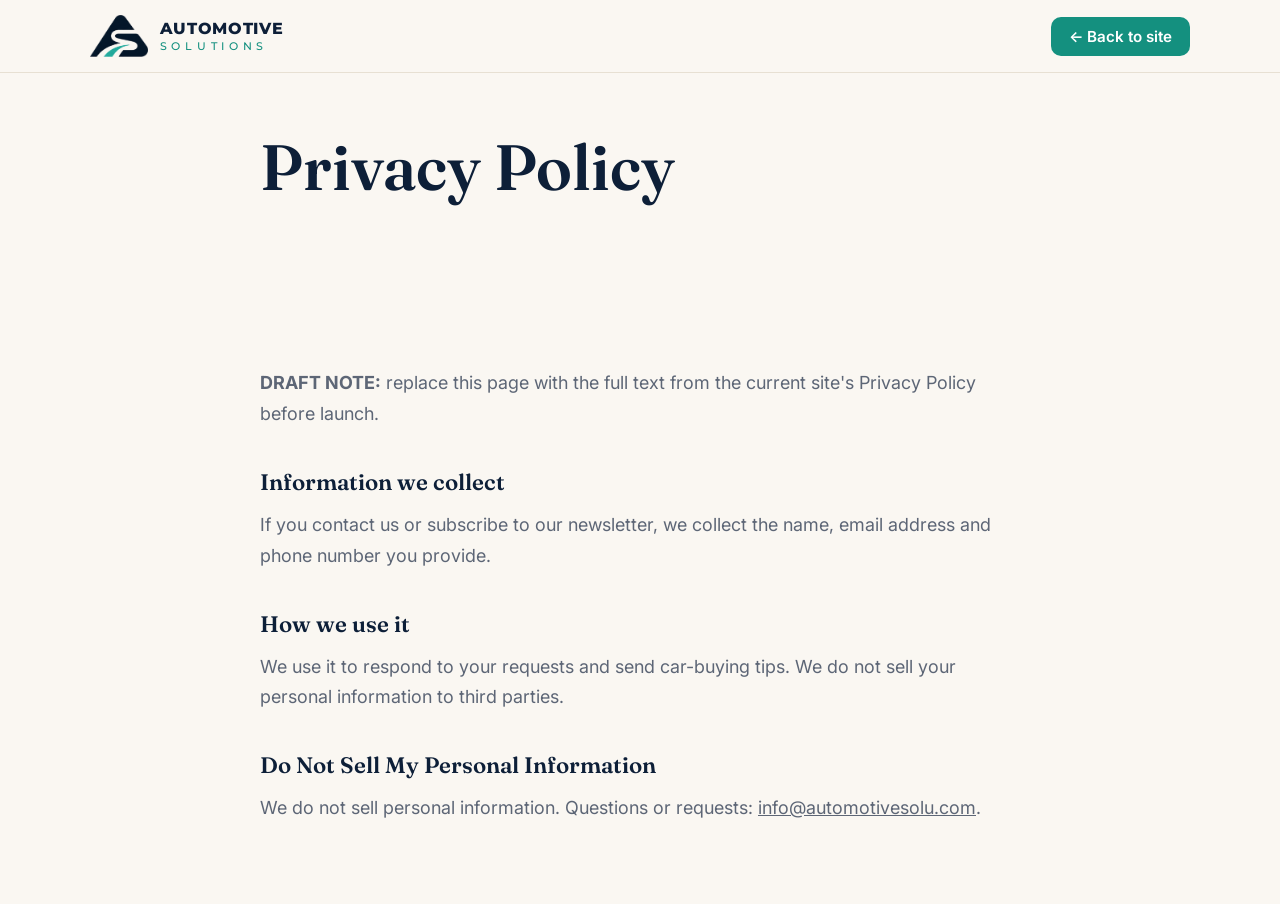
==== privacy.html @ 4d30e6ed "Automotive Solutions website redesign (draft preview) Co-Authored-By: Claude Sonnet 5.5 <noreply@ant" ====
<!doctype html>
<html lang="en">
<head>
<meta charset="utf-8">
<meta name="viewport" content="width=device-width, initial-scale=1">
<title>Privacy Policy | Automotive Solutions</title>
<meta name="robots" content="noindex, nofollow">
<link rel="icon" href="assets/favicon.png" type="image/png">
<link href="https://fonts.googleapis.com/css2?family=Inter:wght@400;500;600;700&family=Montserrat:wght@500;800&family=Fraunces:opsz,wght@9..144,500;9..144,600;9..144,700&display=swap" rel="stylesheet">
<link rel="stylesheet" href="styles.css">
<style>.doc{padding:130px 0 80px;max-width:760px}.doc h2{font-size:1.4rem;margin-top:1.8em}.doc p{margin-top:.8em;color:var(--muted)}</style>
</head>
<body>
<header class="nav solid"><div class="wrap nav-inner">
  <a href="index.html" class="brand"><img src="assets/logo-mark.png" alt="" width="58" height="42"><span class="bt"><i>Automotive</i><b>Solutions</b></span></a>
  <a class="btn btn-sm" href="index.html">← Back to site</a>
</div></header>
<main class="wrap doc">
  <h1>Privacy Policy</h1>
  <p><b>DRAFT NOTE:</b> replace this page with the full text from the current site's Privacy Policy before launch.</p>
  <h2>Information we collect</h2>
  <p>If you contact us or subscribe to our newsletter, we collect the name, email address and phone number you provide.</p>
  <h2>How we use it</h2>
  <p>We use it to respond to your requests and send car-buying tips. We do not sell your personal information to third parties.</p>
  <h2 id="do-not-sell">Do Not Sell My Personal Information</h2>
  <p>We do not sell personal information. Questions or requests: <a href="mailto:info@automotivesolu.com">info@automotivesolu.com</a>.</p>
</main>
</body>
</html>
---- styles.css ----
:root{
  --navy:#0d1f38; --navy2:#17304f; --gold:#14907f; --gold-l:#2fbfa8;
  --cream:#faf7f2; --paper:#fff; --text:#26303f; --muted:#5d6676; --line:#e7e0d3;
  --r:14px; --shadow:0 8px 30px rgba(20,35,59,.08);
}
*{box-sizing:border-box;margin:0}
html{scroll-behavior:smooth;scroll-padding-top:80px}
body{font:18px/1.7 Inter,system-ui,sans-serif;color:var(--text);background:var(--cream);overflow-x:hidden;-webkit-font-smoothing:antialiased}
h1,h2,h3{font-family:Fraunces,Georgia,serif;color:var(--navy);line-height:1.15;font-weight:600}
h1{font-size:clamp(2.4rem,5.4vw,4rem)}
.typed{color:var(--navy)}
.cursor{color:var(--gold);font-weight:300;animation:blink 1s steps(2) infinite}
@keyframes blink{50%{opacity:0}}
h1{min-height:3.5em}
h1 em{color:var(--gold);font-style:italic}
h2{font-size:clamp(1.9rem,3.6vw,2.6rem);margin-bottom:.5em}
h3{font-size:1.3rem;margin-bottom:.4em}
a{color:inherit}
.wrap{width:min(1100px,100% - 40px);margin-inline:auto}
.section{padding:clamp(60px,9vw,104px) 0}
.alt{background:var(--paper)} .dark{background:var(--navy);color:#e6ebf4}
.dark h2,.dark h3{color:#fff}
.muted{color:var(--muted)} .small{font-size:.9rem} .fine{font-size:.82rem;color:var(--muted);margin-top:.8em}
.center{text-align:center}
.eyebrow{font-size:.82rem;font-weight:600;letter-spacing:.12em;text-transform:uppercase;color:var(--gold);margin-bottom:.8em}
.lead{font-size:1.2rem;color:var(--muted);max-width:52ch}
.progress{display:none}

/* nav */
.nav{position:fixed;inset:0 0 auto 0;z-index:50;background:rgba(250,247,242,.94);backdrop-filter:blur(10px);box-shadow:0 1px 0 var(--line)}
.nav-inner{display:flex;align-items:center;justify-content:space-between;height:72px}
.brand{display:flex;align-items:center;gap:10px;text-decoration:none;color:var(--navy);font:600 1.2rem Fraunces,serif}
.brand b{font-weight:700;color:var(--gold)}
.links{display:flex;align-items:center;gap:26px}
.links a{text-decoration:none;font-size:1rem;font-weight:500;color:var(--navy)}
.links a:hover{color:var(--gold)}
.burger{display:none;background:none;border:0;width:46px;height:46px;position:relative;cursor:pointer}
.burger span{position:absolute;left:10px;right:10px;height:2px;background:var(--navy);transition:.3s}
.burger span:first-child{top:18px}.burger span:last-child{top:26px}
.burger[aria-expanded=true] span:first-child{top:22px;transform:rotate(45deg)}
.burger[aria-expanded=true] span:last-child{top:22px;transform:rotate(-45deg)}

/* buttons */
.btn{display:inline-flex;align-items:center;justify-content:center;padding:15px 28px;border-radius:10px;background:var(--navy);color:#fff!important;font:600 1rem Inter,sans-serif;text-decoration:none;border:0;cursor:pointer;transition:background .2s,transform .2s}
.btn:hover{background:var(--navy2);transform:translateY(-2px)}
.btn-sm{padding:10px 18px;font-size:.95rem;background:var(--gold)}
.btn-sm:hover{background:var(--gold-l)}
.btn-ghost{background:transparent;color:var(--navy)!important;box-shadow:inset 0 0 0 2px var(--navy)}
.btn-ghost:hover{background:var(--navy);color:#fff!important}
.cta{display:flex;gap:14px;flex-wrap:wrap;margin-top:1.8em}

/* hero */
.hero{padding:140px 0 84px;background:linear-gradient(180deg,#f3ecdd,var(--cream))}
.hero-grid{display:grid;grid-template-columns:1.25fr .75fr;gap:56px;align-items:center}
.hero .lead{margin-top:1.1em}
.trust{display:flex;gap:40px;list-style:none;padding:0;margin-top:2.4em;flex-wrap:wrap}
.trust b{display:block;font:600 2rem Fraunces,serif;color:var(--navy)}
.trust span{font-size:.9rem;color:var(--muted)}
.hero-card{background:var(--navy);color:#fff;padding:34px;border-radius:var(--r);box-shadow:var(--shadow)}
.hero-card h3{color:#fff;margin-bottom:.8em}
.checks{list-style:none;padding:0;display:grid;gap:12px}
.checks li{padding-left:34px;position:relative;font-size:1.05rem}
.checks li::before{content:"✓";position:absolute;left:0;top:1px;width:24px;height:24px;border-radius:50%;background:var(--gold);color:#fff;font-size:.8rem;display:grid;place-items:center}

/* brands */
.brands{padding:26px 0 30px;background:var(--navy);color:#9fb0cf}
.marquee{overflow:hidden;margin-top:10px;-webkit-mask:linear-gradient(90deg,transparent,#000 10%,#000 90%,transparent);mask:linear-gradient(90deg,transparent,#000 10%,#000 90%,transparent)}
.track{display:flex;gap:44px;width:max-content;animation:scrollx 120s linear infinite}
.marquee:hover .track{animation-play-state:paused}
.track{align-items:center;gap:56px}
.track .logo{width:52px;height:40px;background:#c9d3e6;opacity:.85;-webkit-mask:var(--src) center/contain no-repeat;mask:var(--src) center/contain no-repeat;transition:background .2s,opacity .2s}
.track .logo:hover{background:var(--gold-l);opacity:1}
.track .wordmark{font:600 1.1rem Fraunces,serif;white-space:nowrap;color:#c9d3e6;opacity:.85}
@keyframes scrollx{to{transform:translateX(-50%)}}

/* cards */
.cards{display:grid;grid-template-columns:repeat(auto-fit,minmax(290px,1fr));gap:22px;margin-top:2.2em}
.card{padding:30px;background:var(--paper);border-radius:var(--r);border-top:4px solid var(--gold);box-shadow:var(--shadow)}
.card p{color:var(--muted);font-size:1rem}

/* steps */
.steps{list-style:none;padding:0;display:grid;grid-template-columns:repeat(auto-fit,minmax(220px,1fr));gap:26px;margin-top:2.4em}
.steps p{color:#b9c5db;font-size:1rem}
.num{display:grid;place-items:center;width:46px;height:46px;border-radius:50%;background:var(--gold);color:#fff;font:600 1.2rem Fraunces,serif;margin-bottom:1em}

/* slider */
.slider{margin-top:2em;max-width:820px;overflow:hidden}
.slides{display:flex;transition:transform .6s ease}
.slide{min-width:100%;padding:44px;background:var(--cream);border-radius:var(--r);border-left:5px solid var(--gold)}
.stars{color:var(--gold);letter-spacing:.2em;margin-bottom:.6em}
blockquote{font:500 clamp(1.2rem,2.4vw,1.6rem)/1.5 Fraunces,serif;color:var(--navy);margin-bottom:1em}
figcaption{color:var(--muted);font-size:1rem}
.slider-ctl{display:flex;align-items:center;gap:16px;margin-top:22px}
.slider-ctl button{width:48px;height:48px;border-radius:50%;border:2px solid var(--navy);background:transparent;color:var(--navy);cursor:pointer;font-size:1.1rem}
.slider-ctl button:hover{background:var(--navy);color:#fff}
.dots{display:flex;gap:8px}
.dots i{width:10px;height:10px;border-radius:50%;background:#cfc6b4;cursor:pointer;transition:.3s}
.dots i.on{width:28px;border-radius:5px;background:var(--gold)}

/* about */
.about{display:grid;grid-template-columns:180px 1fr;gap:44px;align-items:start}
.about p{margin-bottom:1em}
.portrait{width:180px;height:180px;aspect-ratio:1;object-fit:cover;object-position:50% 18%;border-radius:50%;box-shadow:var(--shadow);border:5px solid #fff}

/* contact */
.cta-band{background:var(--navy);color:#fff;text-align:center}
.cta-band h2{color:#fff}
.cta-band .lead{margin-inline:auto;color:#c4cfe3}
.center-cta{justify-content:center}
.cta-band .btn{background:var(--gold)}
.cta-band .btn:hover{background:var(--gold-l)}
.cta-band .btn-ghost{background:transparent;box-shadow:inset 0 0 0 2px #fff;color:#fff!important}
.subscribe{max-width:880px;margin:56px auto 0;padding:30px;border-radius:var(--r);background:var(--navy2)}
.subscribe h3{color:#fff}
.subscribe .row{display:grid;grid-template-columns:1fr 1fr 1fr auto;gap:12px;margin-top:14px}
.subscribe input{padding:14px 16px;border-radius:10px;border:1px solid #3a5075;background:#fff;color:var(--text);font:inherit;font-size:1rem;min-width:0}
.subscribe input:focus{outline:2px solid var(--gold-l);outline-offset:1px}
.subscribe .fine{color:#a9b7d0}

.footer{background:#0e1a2d;color:#a9b7d0;padding:44px 0;font-size:.95rem}
.footer .brand{color:#fff}
.foot-inner{display:grid;gap:12px;justify-items:center;text-align:center}
.footer a{text-decoration:none}.footer a:hover{color:var(--gold-l)}
.social{display:flex;gap:22px}
.sticky-call{display:none}

.reveal{opacity:0;transform:translateY(18px);transition:opacity .7s ease,transform .7s ease}
.reveal.in{opacity:1;transform:none}

@media(max-width:860px){
  body{font-size:17px}
  .hero-grid,.about{grid-template-columns:1fr}
  .hero{padding-top:110px}
  .portrait{width:150px;height:150px}
  .subscribe .row{grid-template-columns:1fr}
  .burger{display:block}
  .links{position:fixed;inset:72px 0 auto 0;flex-direction:column;align-items:stretch;gap:0;padding:8px 20px 22px;background:var(--cream);box-shadow:0 12px 24px rgba(0,0,0,.1);transform:translateY(-130%);transition:transform .3s}
  .links.open{transform:none}
  .links a{padding:16px 4px;font-size:1.1rem;border-bottom:1px solid var(--line)}
  .links .btn{margin-top:14px;border:0;text-align:center;color:#fff}
  .sticky-call{display:flex;position:fixed;right:16px;bottom:16px;z-index:40;padding:14px 22px;border-radius:999px;background:var(--gold);color:#fff;font-weight:700;text-decoration:none;box-shadow:0 8px 24px rgba(0,0,0,.3)}
  .slide{padding:28px}
}
@media(prefers-reduced-motion:reduce){*{animation:none!important;transition:none!important}.reveal{opacity:1;transform:none}}

.about a{color:var(--navy);font-weight:600;text-decoration-color:var(--gold);text-underline-offset:3px}
.about a:hover{color:var(--gold)}

/* top bar */
.topbar{background:var(--navy);color:#fff}
.topbar-inner{display:flex;align-items:center;justify-content:space-between;height:46px}
.tb-phone{color:#fff;text-decoration:none;font-weight:600;font-size:.95rem}
.tb-phone:hover{color:var(--gold-l)}
.tb-social{display:flex;gap:6px}
.tb-social a{width:44px;height:44px;display:grid;place-items:center;border-radius:50%;transition:background .2s}
.tb-social a:hover{background:rgba(255,255,255,.12)}
.tb-social svg{width:22px;height:22px;fill:#fff}
.tb-social a:hover svg{fill:var(--gold-l)}
.hero{padding-top:186px}
@media(max-width:860px){.links{inset:118px 0 auto 0}.hero{padding-top:160px}html{scroll-padding-top:120px}}

/* logo lockup */
.brand{gap:12px}
.brand img{height:42px;width:auto}
.bt{display:flex;flex-direction:column;line-height:1;font-family:Montserrat,sans-serif;text-transform:uppercase}
.bt i{font-style:normal;font-weight:800;font-size:1.02rem;letter-spacing:.04em;color:var(--navy)}
.bt b{font-weight:500;font-size:.7rem;letter-spacing:.42em;color:var(--gold);margin:4px 0 0}
.footer .bt i{color:#fff}.footer .bt b{color:var(--gold-l)}
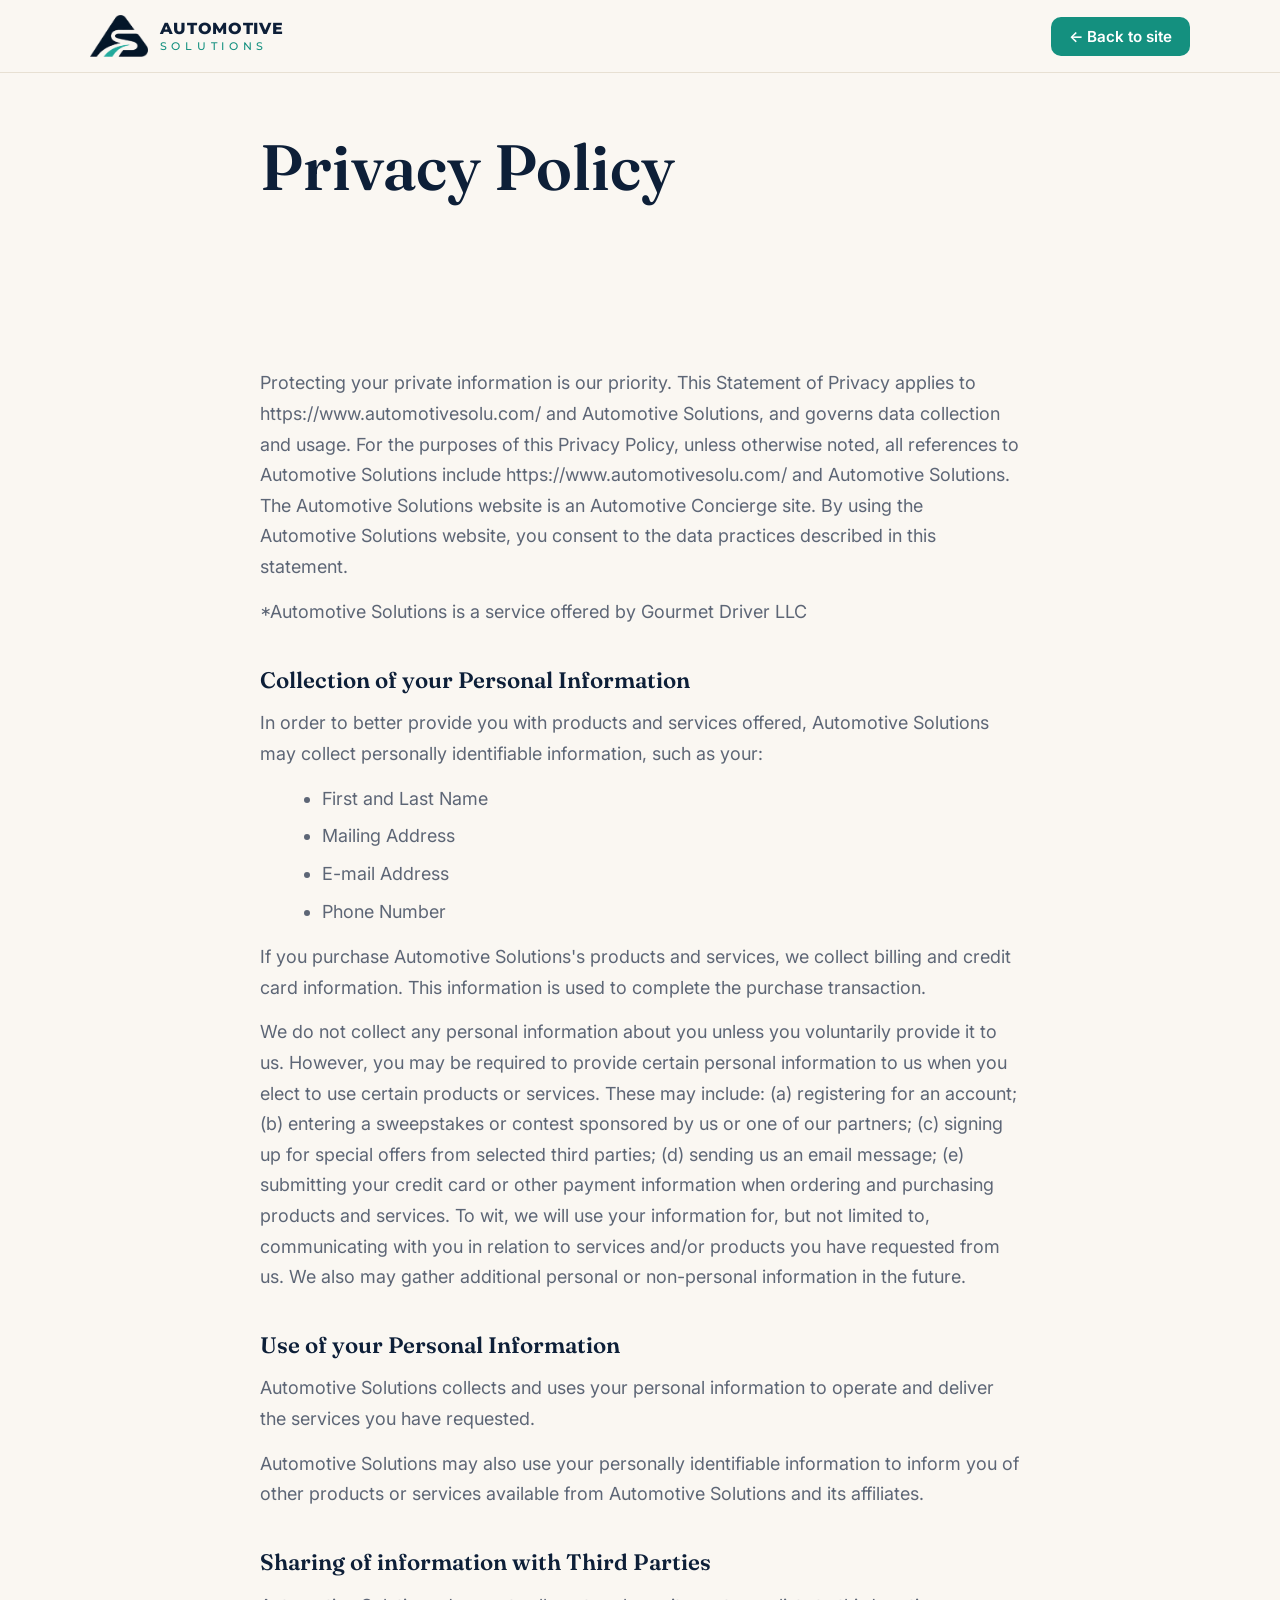
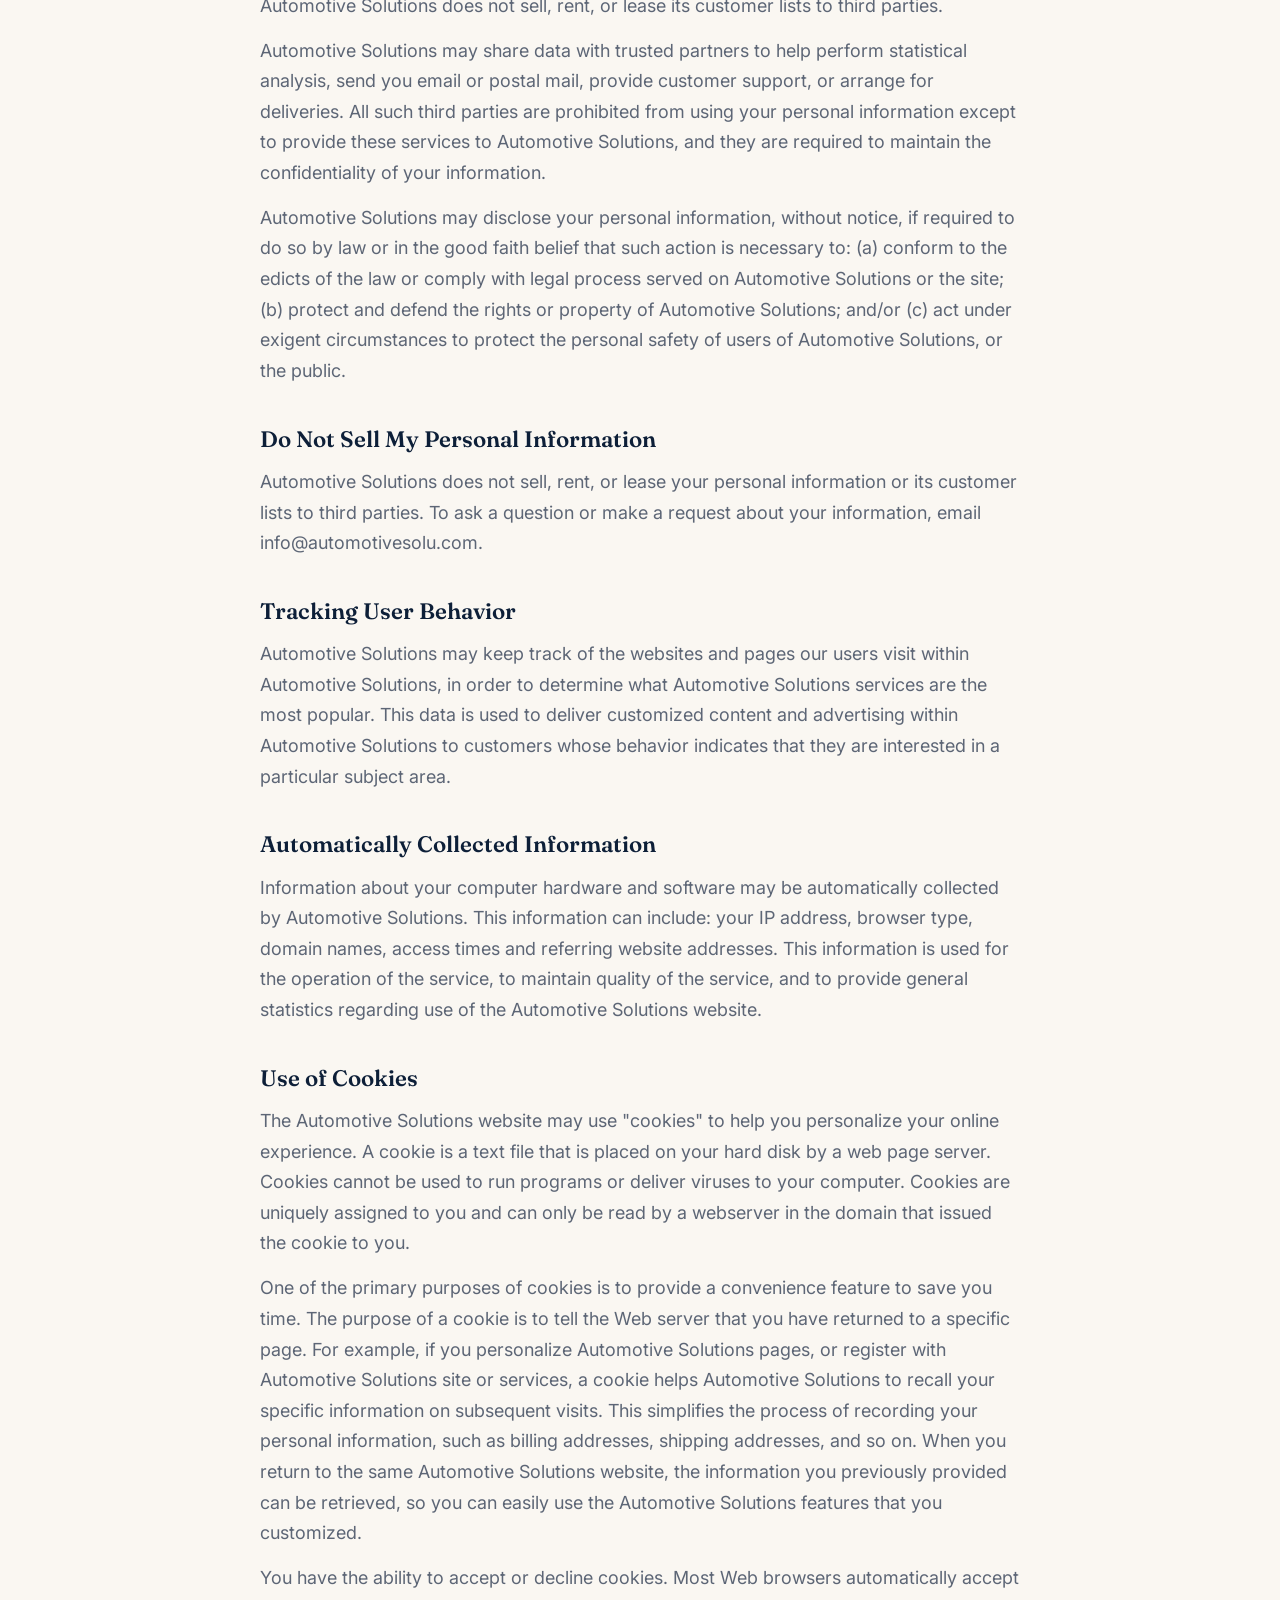
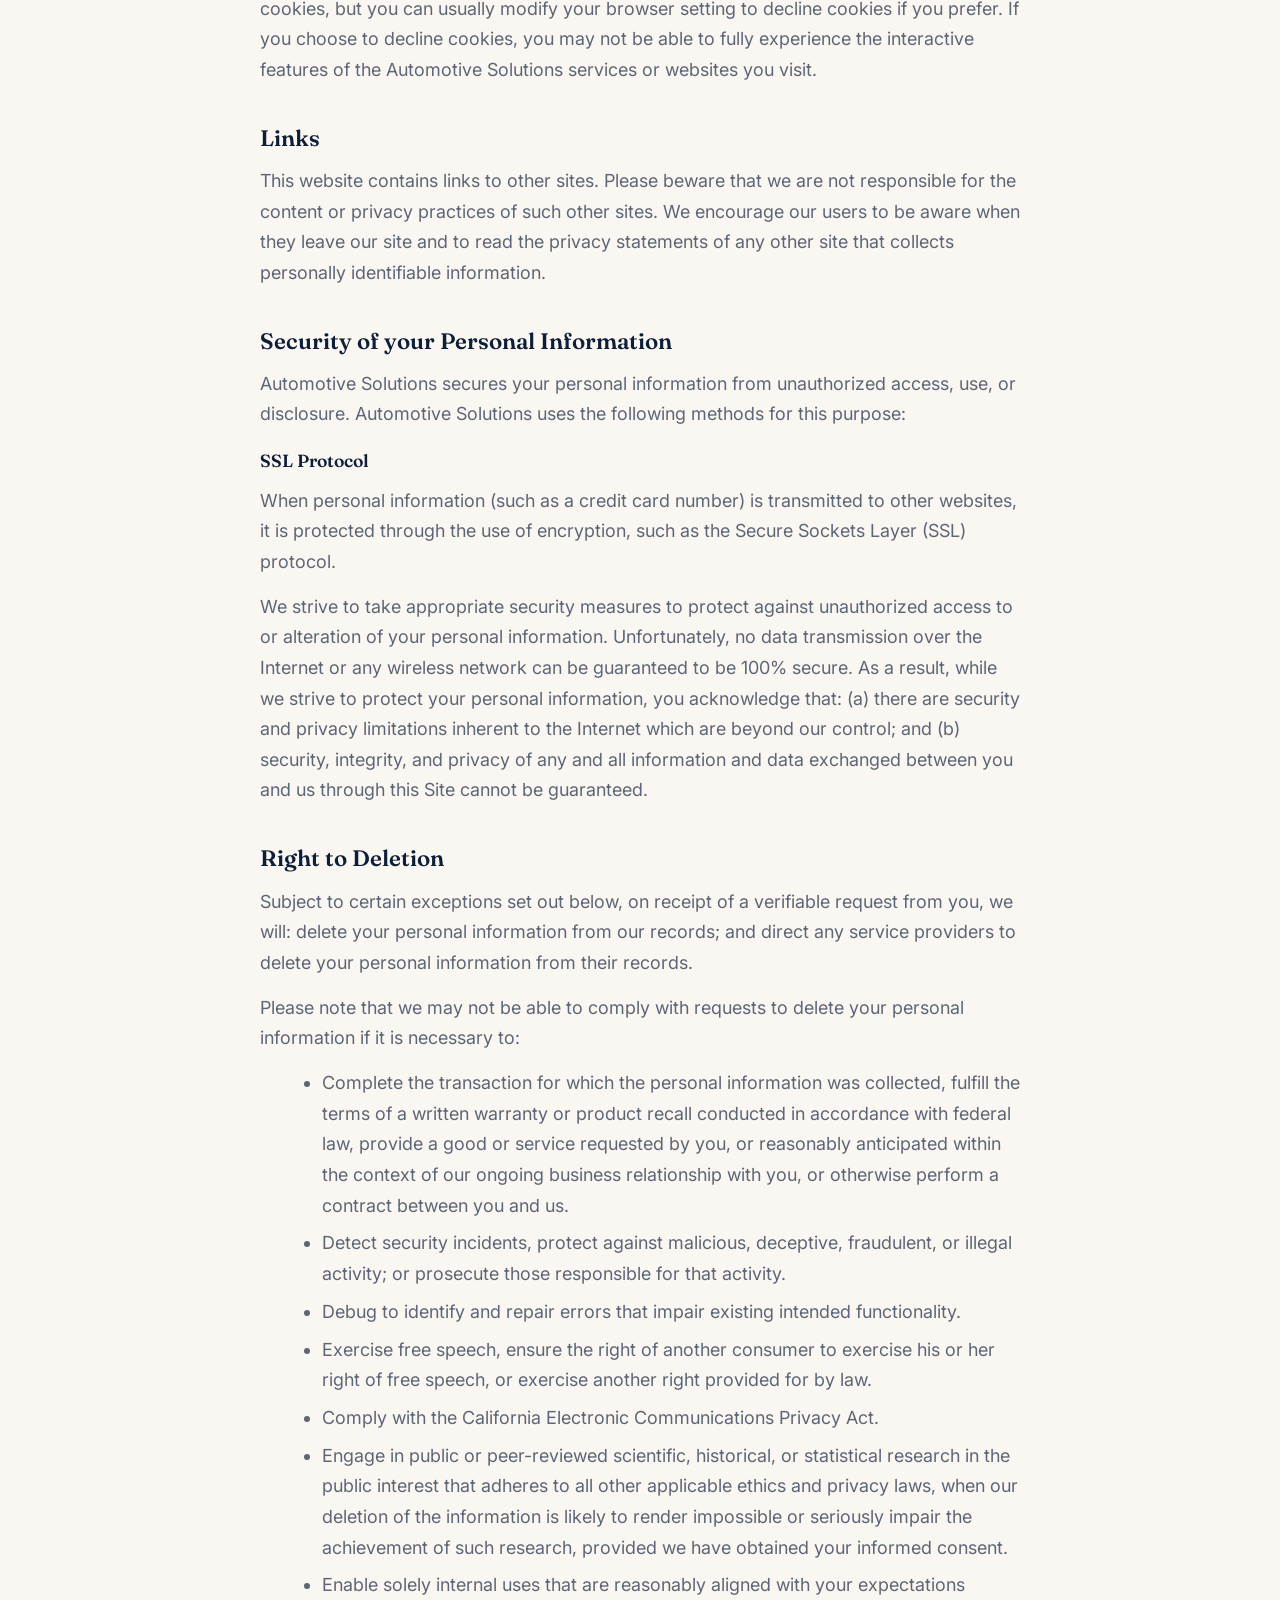
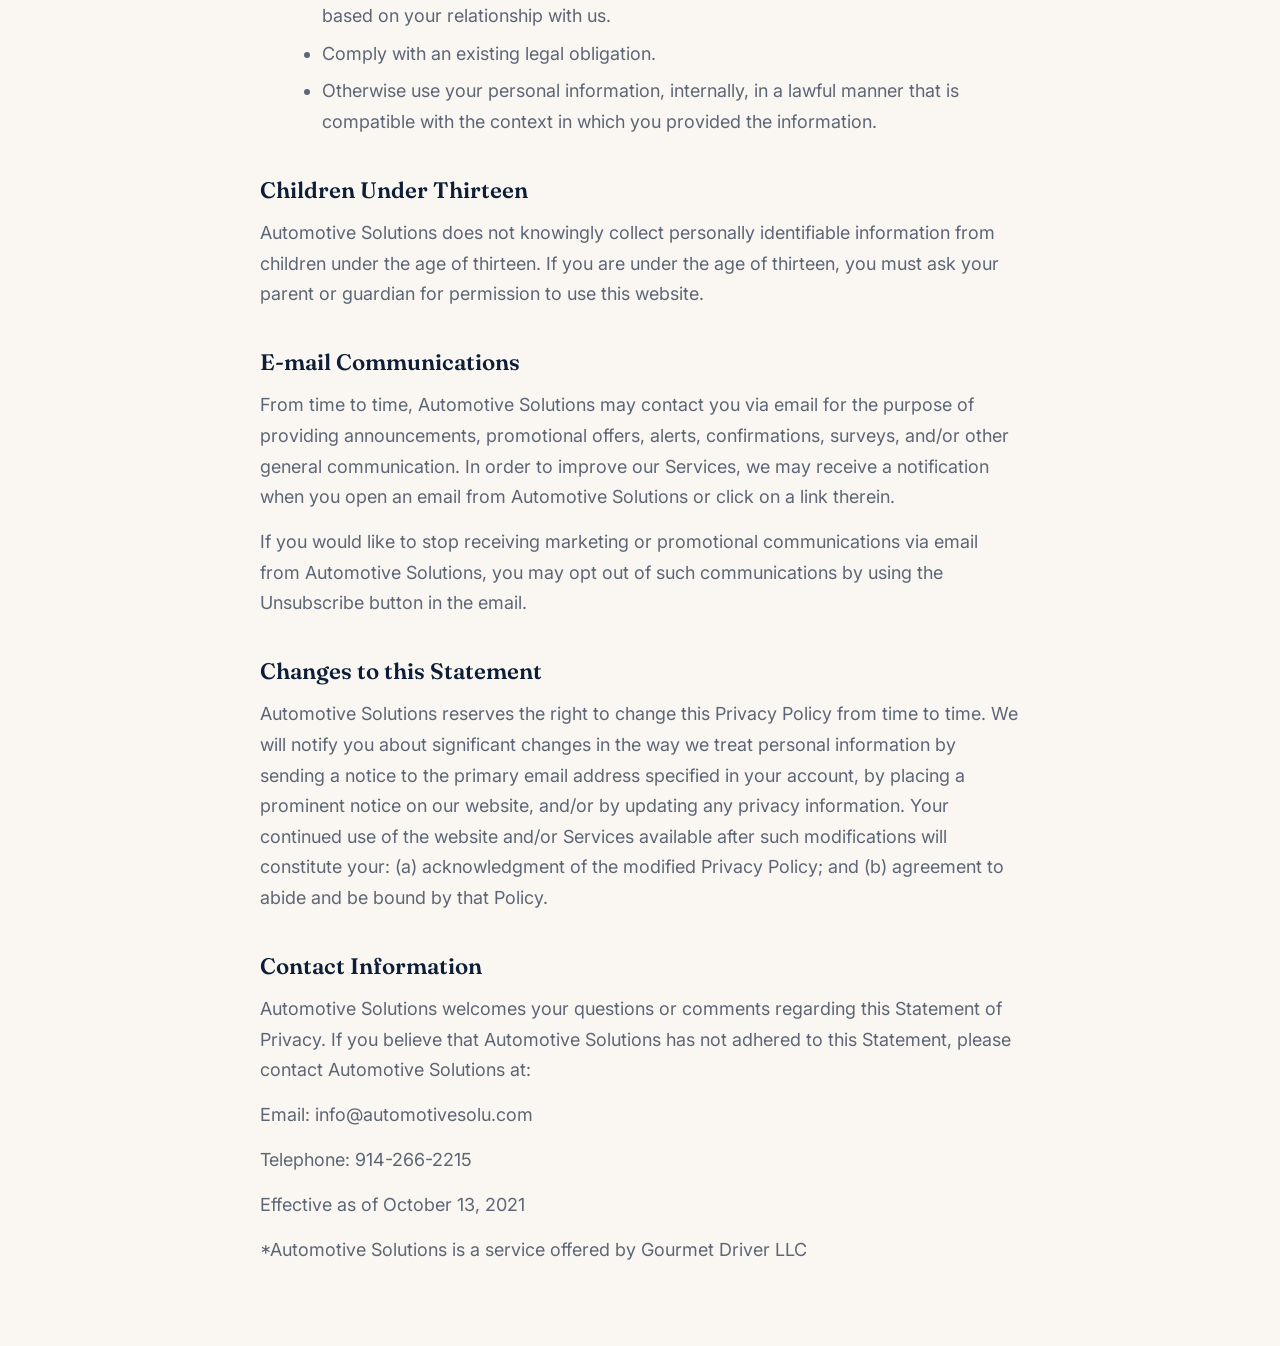
==== commit 6b628d66: "Go-live prep: real privacy policy, blog on subdomain, old-URL redirects, indexable Co-Authored-By: C" ====
--- a/privacy.html
+++ b/privacy.html
@@ -4,11 +4,11 @@
 <meta charset="utf-8">
 <meta name="viewport" content="width=device-width, initial-scale=1">
 <title>Privacy Policy | Automotive Solutions</title>
-<meta name="robots" content="noindex, nofollow">
+<link rel="canonical" href="https://www.automotivesolu.com/privacy.html">
 <link rel="icon" href="assets/favicon.png" type="image/png">
 <link href="https://fonts.googleapis.com/css2?family=Inter:wght@400;500;600;700&family=Montserrat:wght@500;800&family=Fraunces:opsz,wght@9..144,500;9..144,600;9..144,700&display=swap" rel="stylesheet">
 <link rel="stylesheet" href="styles.css">
-<style>.doc{padding:130px 0 80px;max-width:760px}.doc h2{font-size:1.4rem;margin-top:1.8em}.doc p{margin-top:.8em;color:var(--muted)}</style>
+<style>.doc{padding:130px 0 80px;max-width:760px}.doc h2{font-size:1.4rem;margin-top:1.8em}.doc p{margin-top:.8em;color:var(--muted)}.doc ul{margin:.8em 0 0 1.2em;color:var(--muted)}.doc li{margin-top:.4em}.doc h3{margin-top:1.2em;font-size:1.1rem}</style>
 </head>
 <body>
 <header class="nav solid"><div class="wrap nav-inner">
@@ -17,13 +17,54 @@
 </div></header>
 <main class="wrap doc">
   <h1>Privacy Policy</h1>
-  <p><b>DRAFT NOTE:</b> replace this page with the full text from the current site's Privacy Policy before launch.</p>
-  <h2>Information we collect</h2>
-  <p>If you contact us or subscribe to our newsletter, we collect the name, email address and phone number you provide.</p>
-  <h2>How we use it</h2>
-  <p>We use it to respond to your requests and send car-buying tips. We do not sell your personal information to third parties.</p>
+  <p>Protecting your private information is our priority. This Statement of Privacy applies to https://www.automotivesolu.com/ and Automotive Solutions, and governs data collection and usage. For the purposes of this Privacy Policy, unless otherwise noted, all references to Automotive Solutions include https://www.automotivesolu.com/ and Automotive Solutions. The Automotive Solutions website is an Automotive Concierge site. By using the Automotive Solutions website, you consent to the data practices described in this statement.</p>
+  <p>*Automotive Solutions is a service offered by Gourmet Driver LLC</p>
+  <h2>Collection of your Personal Information</h2>
+  <p>In order to better provide you with products and services offered, Automotive Solutions may collect personally identifiable information, such as your:</p>
+  <ul><li>First and Last Name</li><li>Mailing Address</li><li>E-mail Address</li><li>Phone Number</li></ul>
+  <p>If you purchase Automotive Solutions&#x27;s products and services, we collect billing and credit card information. This information is used to complete the purchase transaction.</p>
+  <p>We do not collect any personal information about you unless you voluntarily provide it to us. However, you may be required to provide certain personal information to us when you elect to use certain products or services. These may include: (a) registering for an account; (b) entering a sweepstakes or contest sponsored by us or one of our partners; (c) signing up for special offers from selected third parties; (d) sending us an email message; (e) submitting your credit card or other payment information when ordering and purchasing products and services. To wit, we will use your information for, but not limited to, communicating with you in relation to services and/or products you have requested from us. We also may gather additional personal or non-personal information in the future.</p>
+  <h2>Use of your Personal Information</h2>
+  <p>Automotive Solutions collects and uses your personal information to operate and deliver the services you have requested.</p>
+  <p>Automotive Solutions may also use your personally identifiable information to inform you of other products or services available from Automotive Solutions and its affiliates.</p>
+  <h2>Sharing of information with Third Parties</h2>
+  <p>Automotive Solutions does not sell, rent, or lease its customer lists to third parties.</p>
+  <p>Automotive Solutions may share data with trusted partners to help perform statistical analysis, send you email or postal mail, provide customer support, or arrange for deliveries. All such third parties are prohibited from using your personal information except to provide these services to Automotive Solutions, and they are required to maintain the confidentiality of your information.</p>
+  <p>Automotive Solutions may disclose your personal information, without notice, if required to do so by law or in the good faith belief that such action is necessary to: (a) conform to the edicts of the law or comply with legal process served on Automotive Solutions or the site; (b) protect and defend the rights or property of Automotive Solutions; and/or (c) act under exigent circumstances to protect the personal safety of users of Automotive Solutions, or the public.</p>
   <h2 id="do-not-sell">Do Not Sell My Personal Information</h2>
-  <p>We do not sell personal information. Questions or requests: <a href="mailto:info@automotivesolu.com">info@automotivesolu.com</a>.</p>
+  <p>Automotive Solutions does not sell, rent, or lease your personal information or its customer lists to third parties. To ask a question or make a request about your information, email info@automotivesolu.com.</p>
+  <h2>Tracking User Behavior</h2>
+  <p>Automotive Solutions may keep track of the websites and pages our users visit within Automotive Solutions, in order to determine what Automotive Solutions services are the most popular. This data is used to deliver customized content and advertising within Automotive Solutions to customers whose behavior indicates that they are interested in a particular subject area.</p>
+  <h2>Automatically Collected Information</h2>
+  <p>Information about your computer hardware and software may be automatically collected by Automotive Solutions. This information can include: your IP address, browser type, domain names, access times and referring website addresses. This information is used for the operation of the service, to maintain quality of the service, and to provide general statistics regarding use of the Automotive Solutions website.</p>
+  <h2>Use of Cookies</h2>
+  <p>The Automotive Solutions website may use &quot;cookies&quot; to help you personalize your online experience. A cookie is a text file that is placed on your hard disk by a web page server. Cookies cannot be used to run programs or deliver viruses to your computer. Cookies are uniquely assigned to you and can only be read by a webserver in the domain that issued the cookie to you.</p>
+  <p>One of the primary purposes of cookies is to provide a convenience feature to save you time. The purpose of a cookie is to tell the Web server that you have returned to a specific page. For example, if you personalize Automotive Solutions pages, or register with Automotive Solutions site or services, a cookie helps Automotive Solutions to recall your specific information on subsequent visits. This simplifies the process of recording your personal information, such as billing addresses, shipping addresses, and so on. When you return to the same Automotive Solutions website, the information you previously provided can be retrieved, so you can easily use the Automotive Solutions features that you customized.</p>
+  <p>You have the ability to accept or decline cookies. Most Web browsers automatically accept cookies, but you can usually modify your browser setting to decline cookies if you prefer. If you choose to decline cookies, you may not be able to fully experience the interactive features of the Automotive Solutions services or websites you visit.</p>
+  <h2>Links</h2>
+  <p>This website contains links to other sites. Please beware that we are not responsible for the content or privacy practices of such other sites. We encourage our users to be aware when they leave our site and to read the privacy statements of any other site that collects personally identifiable information.</p>
+  <h2>Security of your Personal Information</h2>
+  <p>Automotive Solutions secures your personal information from unauthorized access, use, or disclosure. Automotive Solutions uses the following methods for this purpose:</p>
+  <h3>SSL Protocol</h3>
+  <p>When personal information (such as a credit card number) is transmitted to other websites, it is protected through the use of encryption, such as the Secure Sockets Layer (SSL) protocol.</p>
+  <p>We strive to take appropriate security measures to protect against unauthorized access to or alteration of your personal information. Unfortunately, no data transmission over the Internet or any wireless network can be guaranteed to be 100% secure. As a result, while we strive to protect your personal information, you acknowledge that: (a) there are security and privacy limitations inherent to the Internet which are beyond our control; and (b) security, integrity, and privacy of any and all information and data exchanged between you and us through this Site cannot be guaranteed.</p>
+  <h2>Right to Deletion</h2>
+  <p>Subject to certain exceptions set out below, on receipt of a verifiable request from you, we will: delete your personal information from our records; and direct any service providers to delete your personal information from their records.</p>
+  <p>Please note that we may not be able to comply with requests to delete your personal information if it is necessary to:</p>
+  <ul><li>Complete the transaction for which the personal information was collected, fulfill the terms of a written warranty or product recall conducted in accordance with federal law, provide a good or service requested by you, or reasonably anticipated within the context of our ongoing business relationship with you, or otherwise perform a contract between you and us.</li><li>Detect security incidents, protect against malicious, deceptive, fraudulent, or illegal activity; or prosecute those responsible for that activity.</li><li>Debug to identify and repair errors that impair existing intended functionality.</li><li>Exercise free speech, ensure the right of another consumer to exercise his or her right of free speech, or exercise another right provided for by law.</li><li>Comply with the California Electronic Communications Privacy Act.</li><li>Engage in public or peer-reviewed scientific, historical, or statistical research in the public interest that adheres to all other applicable ethics and privacy laws, when our deletion of the information is likely to render impossible or seriously impair the achievement of such research, provided we have obtained your informed consent.</li><li>Enable solely internal uses that are reasonably aligned with your expectations based on your relationship with us.</li><li>Comply with an existing legal obligation.</li><li>Otherwise use your personal information, internally, in a lawful manner that is compatible with the context in which you provided the information.</li></ul>
+  <h2>Children Under Thirteen</h2>
+  <p>Automotive Solutions does not knowingly collect personally identifiable information from children under the age of thirteen. If you are under the age of thirteen, you must ask your parent or guardian for permission to use this website.</p>
+  <h2>E-mail Communications</h2>
+  <p>From time to time, Automotive Solutions may contact you via email for the purpose of providing announcements, promotional offers, alerts, confirmations, surveys, and/or other general communication. In order to improve our Services, we may receive a notification when you open an email from Automotive Solutions or click on a link therein.</p>
+  <p>If you would like to stop receiving marketing or promotional communications via email from Automotive Solutions, you may opt out of such communications by using the Unsubscribe button in the email.</p>
+  <h2>Changes to this Statement</h2>
+  <p>Automotive Solutions reserves the right to change this Privacy Policy from time to time. We will notify you about significant changes in the way we treat personal information by sending a notice to the primary email address specified in your account, by placing a prominent notice on our website, and/or by updating any privacy information. Your continued use of the website and/or Services available after such modifications will constitute your: (a) acknowledgment of the modified Privacy Policy; and (b) agreement to abide and be bound by that Policy.</p>
+  <h2>Contact Information</h2>
+  <p>Automotive Solutions welcomes your questions or comments regarding this Statement of Privacy. If you believe that Automotive Solutions has not adhered to this Statement, please contact Automotive Solutions at:</p>
+  <p>Email: info@automotivesolu.com</p>
+  <p>Telephone: 914-266-2215</p>
+  <p>Effective as of October 13, 2021</p>
+  <p>*Automotive Solutions is a service offered by Gourmet Driver LLC</p>
 </main>
 </body>
 </html>
--- a/styles.css
+++ b/styles.css
@@ -166,3 +166,5 @@
 .bt i{font-style:normal;font-weight:800;font-size:1.02rem;letter-spacing:.04em;color:var(--navy)}
 .bt b{font-weight:500;font-size:.7rem;letter-spacing:.42em;color:var(--gold);margin:4px 0 0}
 .footer .bt i{color:#fff}.footer .bt b{color:var(--gold-l)}
+
+.subscribe{text-align:center}
